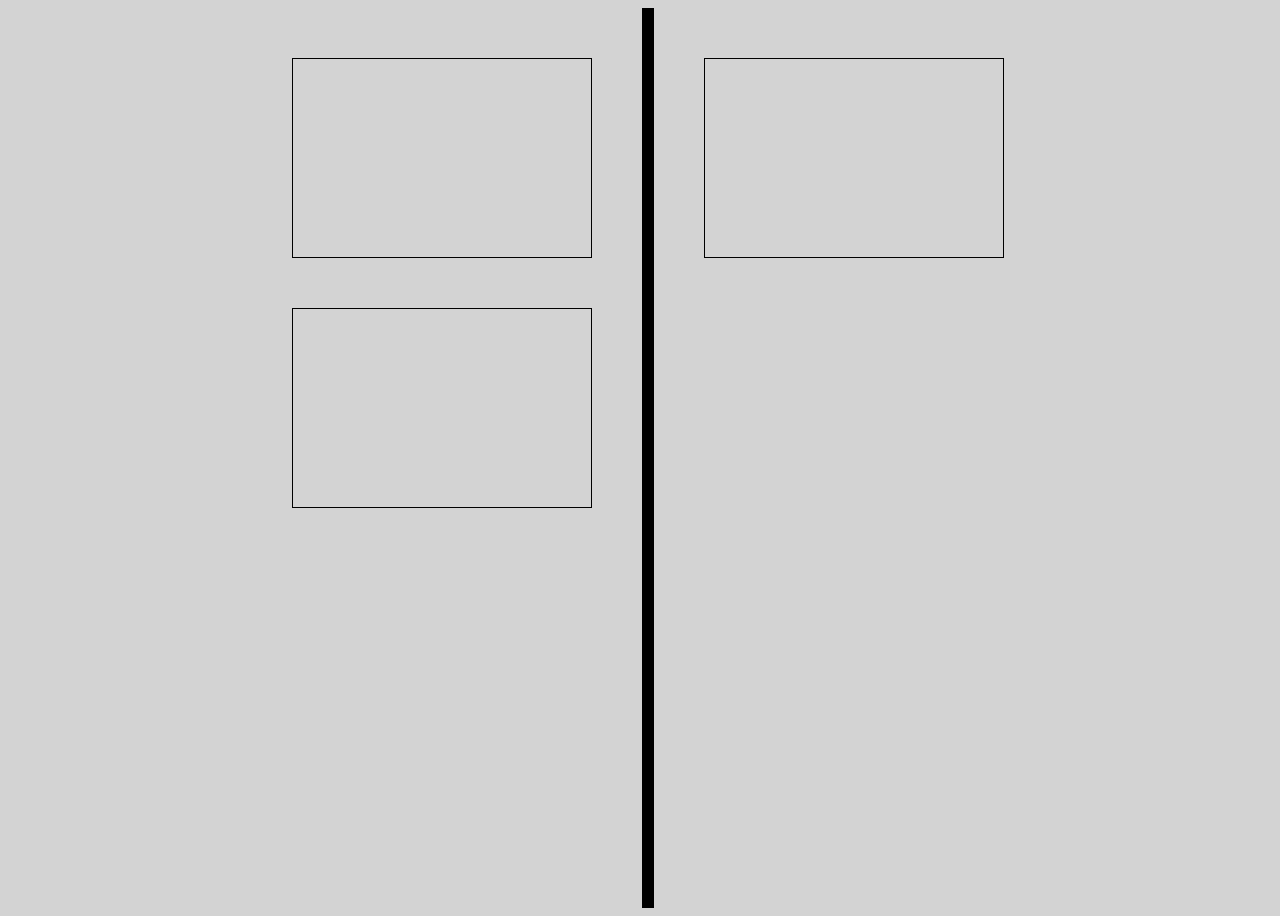
==== index.html @ 7bde3dc0 "three column layout created" ====
<!DOCTYPE html>
<html lang="en">
  <head>
    <meta charset="UTF-8" />
    <meta http-equiv="X-UA-Compatible" content="IE=edge" />
    <meta name="viewport" content="width=device-width, initial-scale=1.0" />
    <title>Vertical Timeline</title>
    <link rel="stylesheet" href="styles/normalize.css" />
    <link rel="stylesheet" href="styles/styles.css" />
  </head>
  <body>
    <main class="timeline">
      <div class="columns" id="column1">
        <section class="cards">
          <div id="card1"></div>
          <div id="card3"></div>
        </section>
      </div>
      <div class="columns" id="column2">
        <div class="line"></div>
      </div>
      <div class="columns" id="column3">
        <section class="cards">
          <div id="card2"></div>
        </section>
      </div>
    </main>
  </body>
</html>
---- styles/styles.css ----
html {
  box-sizing: border-box;
  background-color: lightgray;
}

*,
*::before,
*::after {
  box-sizing: inherit;
}

body {
  height: 100vh;
  width: 100vw;
}

.timeline {
  display: inline-block;
  width: 100%;
}

.cards div {
  position: relative;
  height: 200px;
  width: 300px;
  border: solid black 1px;
  margin: 50px;
}

/* .cards div:nth-child(even) {
  margin-left: auto;
} */

#card1 {
  margin-right: 0px;
}

.columns {
  float: left;
}

#column1 {
  width: 49.5%;
}

#column1 .cards {
  float: right;
}

#column2 {
  height: 100vh;
  width: 1%;
  background-color: black;
}

#column3 {
  width: 49.5%;
}
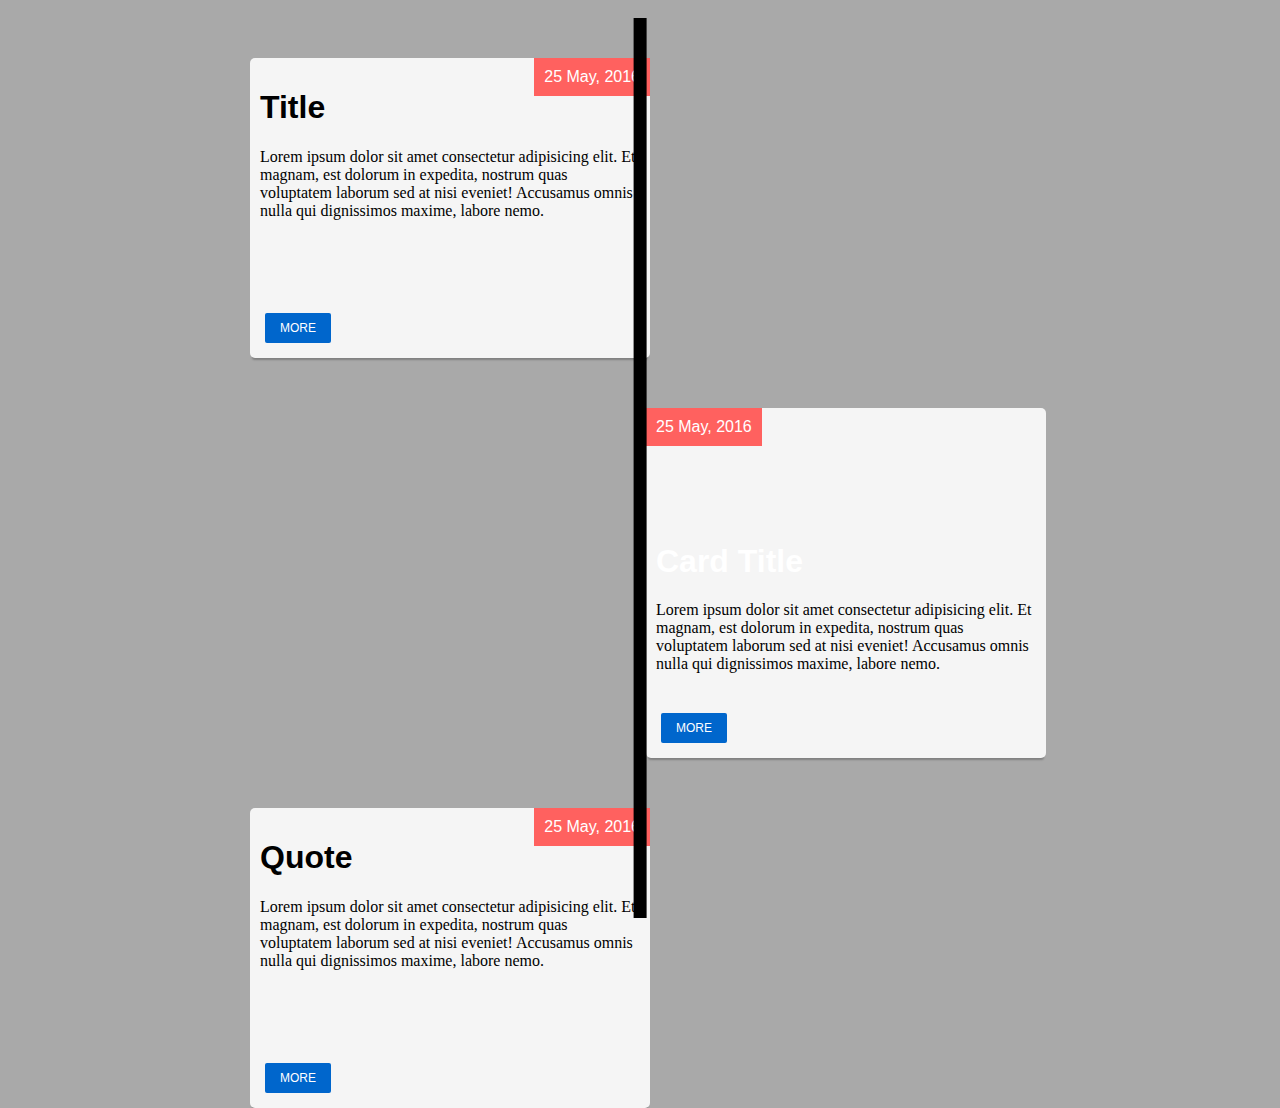
==== commit dd6a21e1: "minor changes" ====
--- a/index.html
+++ b/index.html
@@ -12,18 +12,56 @@
     <main class="timeline">
       <div class="columns" id="column1">
         <section class="cards">
-          <div id="card1"></div>
-          <div id="card3"></div>
+          <div id="card1">
+            <div class="date">25 May, 2016</div>
+            <aside>
+              <h1 class="title">Title</h1>
+              <p>
+                Lorem ipsum dolor sit amet consectetur adipisicing elit. Et
+                magnam, est dolorum in expedita, nostrum quas voluptatem laborum
+                sed at nisi eveniet! Accusamus omnis nulla qui dignissimos
+                maxime, labore nemo.
+              </p>
+            </aside>
+            <button type="button">MORE</button>
+          </div>
+          <div id="card2">
+            <img src="images/sad-box.jpeg" alt="Sad Box Man" />
+            <div class="date">25 May, 2016</div>
+            <aside>
+              <h1 class="title">Card Title</h1>
+              <p>
+                Lorem ipsum dolor sit amet consectetur adipisicing elit. Et
+                magnam, est dolorum in expedita, nostrum quas voluptatem laborum
+                sed at nisi eveniet! Accusamus omnis nulla qui dignissimos
+                maxime, labore nemo.
+              </p>
+            </aside>
+            <button type="button">MORE</button>
+          </div>
+          <div id="card3">
+            <div class="date">25 May, 2016</div>
+            <aside>
+              <h1 class="title">Quote</h1>
+              <p>
+                Lorem ipsum dolor sit amet consectetur adipisicing elit. Et
+                magnam, est dolorum in expedita, nostrum quas voluptatem laborum
+                sed at nisi eveniet! Accusamus omnis nulla qui dignissimos
+                maxime, labore nemo.
+              </p>
+            </aside>
+            <button type="button">MORE</button>
+          </div>
         </section>
       </div>
       <div class="columns" id="column2">
         <div class="line"></div>
       </div>
-      <div class="columns" id="column3">
+      <!-- <div class="columns" id="column3">
         <section class="cards">
-          <div id="card2"></div>
+          
         </section>
-      </div>
+      </div> -->
     </main>
   </body>
 </html>
--- a/styles/styles.css
+++ b/styles/styles.css
@@ -1,6 +1,6 @@
 html {
   box-sizing: border-box;
-  background-color: lightgray;
+  background-color: darkgray;
 }
 
 *,
@@ -10,29 +10,49 @@
 }
 
 body {
-  height: 100vh;
   width: 100vw;
 }
 
 .timeline {
   display: inline-block;
+  height: 100%;
   width: 100%;
 }
 
-.cards div {
+.cards > div {
+  z-index: -5;
   position: relative;
-  height: 200px;
-  width: 300px;
-  border: solid black 1px;
+  height: 300px;
+  max-height: 100%;
+  width: 400px;
+  max-width: 100%;
+  border-radius: 5px;
+  box-shadow: 0 4px 2px -2px gray;
   margin: 50px;
+  background-color: whitesmoke;
 }
 
-/* .cards div:nth-child(even) {
+.cards p {
+  text-align: center;
+}
+
+.cards div:nth-child(even) {
   margin-left: auto;
-} */
+}
 
-#card1 {
-  margin-right: 0px;
+.date {
+  position: absolute;
+  top: 0px;
+  right: 0px;
+  padding: 10px;
+  background-color: #ff615f;
+  color: white;
+  font-family: Arial;
+}
+
+.date:nth-child(even) {
+  top: 0px;
+  left: 0px;
 }
 
 .columns {
@@ -40,19 +60,90 @@
 }
 
 #column1 {
-  width: 49.5%;
+  position: relative;
+  left: 15%;
+  height: 100vh;
+  width: 70%;
 }
 
 #column1 .cards {
-  float: right;
+  position: relative;
 }
 
 #column2 {
+  position: absolute;
+  transform: translateX(-50%);
+  right: 50%;
+  left: 50%;
   height: 100vh;
+  margin: 10px 0px;
   width: 1%;
   background-color: black;
 }
 
-#column3 {
-  width: 49.5%;
+#card2 {
+  height: 350px;
 }
+
+#card2 img {
+  z-index: -1;
+  position: absolute;
+  left: 0px;
+  width: 100%;
+  height: 50%;
+  opacity: 0.8;
+}
+
+#card2 .title {
+  color: white;
+}
+
+#card2 .date {
+  width: fit-content;
+  position: absolute;
+  top: 0px;
+  right: 0px;
+  margin: 0px;
+}
+
+#card2 aside {
+  position: absolute;
+  text-align: left;
+  margin: auto;
+  bottom: 75px;
+}
+
+.title {
+  font-family: Arial, Helvetica, sans-serif;
+}
+
+aside {
+  width: 100%;
+  padding: 10px;
+  margin: auto;
+}
+
+p {
+  display: inline;
+}
+
+button {
+  position: absolute;
+  bottom: 15px;
+  left: 15px;
+  padding: 8px 15px;
+  border: none;
+  border-radius: 2px;
+  background-color: #0066cc;
+  color: white;
+  font-size: 12px;
+}
+
+button:hover {
+  border: solid black 2px;
+  background-color: aqua;
+  color: black;
+}
+
+@media (max-width: 768px) {
+}
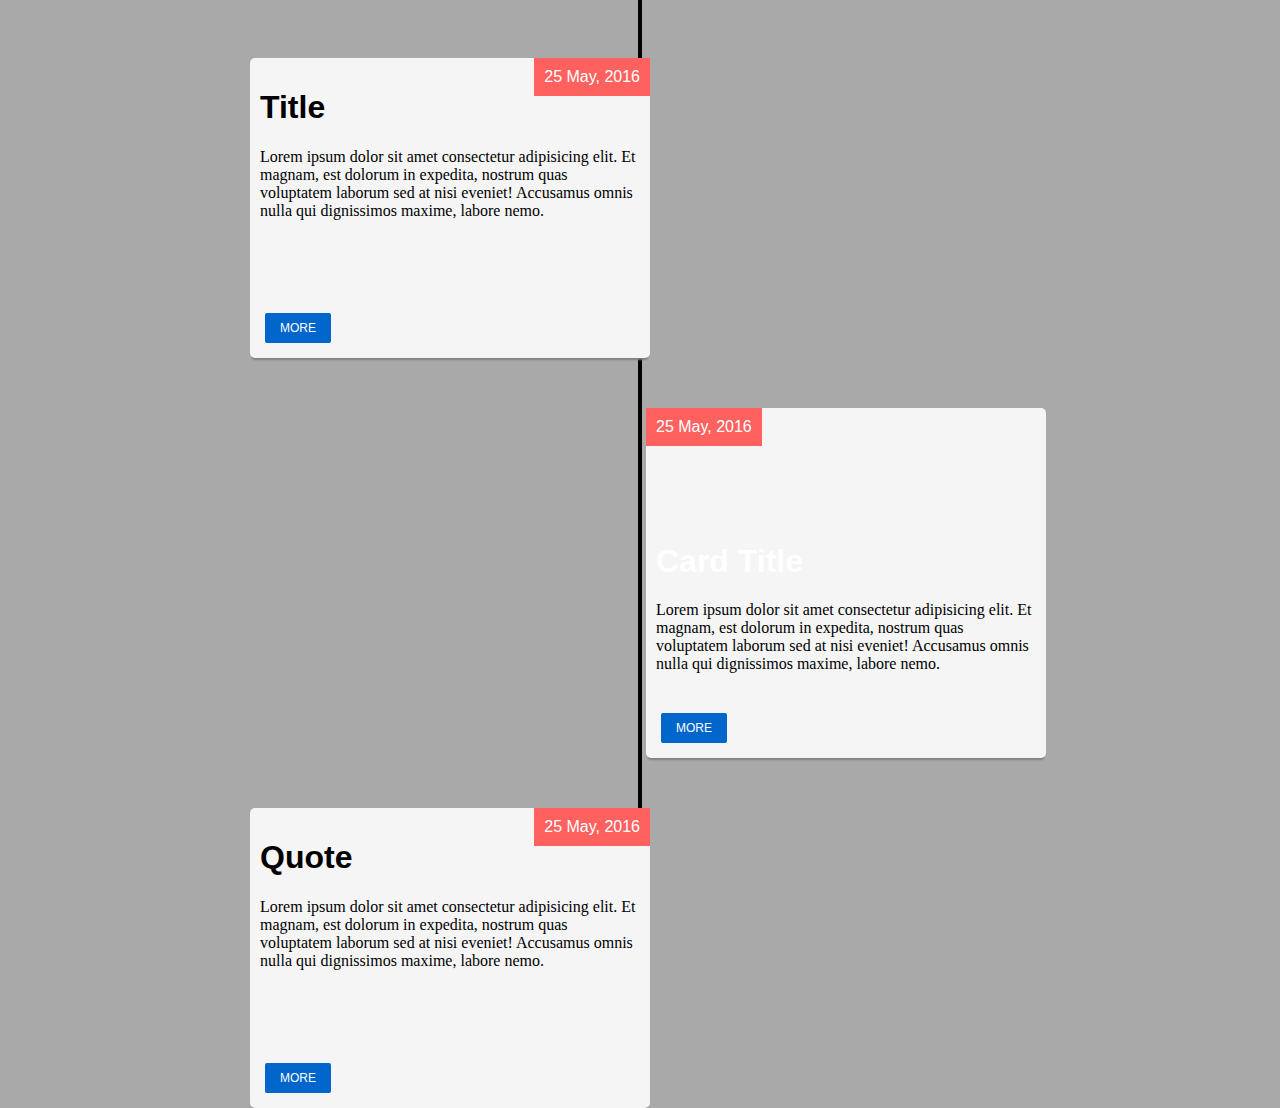
==== commit 409613a2: "buttons functioning" ====
--- a/index.html
+++ b/index.html
@@ -57,11 +57,6 @@
       <div class="columns" id="column2">
         <div class="line"></div>
       </div>
-      <!-- <div class="columns" id="column3">
-        <section class="cards">
-          
-        </section>
-      </div> -->
     </main>
   </body>
 </html>
--- a/styles/styles.css
+++ b/styles/styles.css
@@ -20,7 +20,6 @@
 }
 
 .cards > div {
-  z-index: -5;
   position: relative;
   height: 300px;
   max-height: 100%;
@@ -70,23 +69,23 @@
   position: relative;
 }
 
-#column2 {
+/* this is the middle dividing line */
+.timeline::before {
+  content: "";
   position: absolute;
   transform: translateX(-50%);
-  right: 50%;
+  top: 0;
+  bottom: 0;
   left: 50%;
-  height: 100vh;
-  margin: 10px 0px;
-  width: 1%;
-  background-color: black;
+  border: solid 2px black;
 }
+/* -------------------------------- */
 
 #card2 {
   height: 350px;
 }
 
 #card2 img {
-  z-index: -1;
   position: absolute;
   left: 0px;
   width: 100%;
@@ -140,8 +139,8 @@
 }
 
 button:hover {
-  border: solid black 2px;
-  background-color: aqua;
+  /* border: solid black 2px;
+  background-color: aqua; */
   color: black;
 }
 
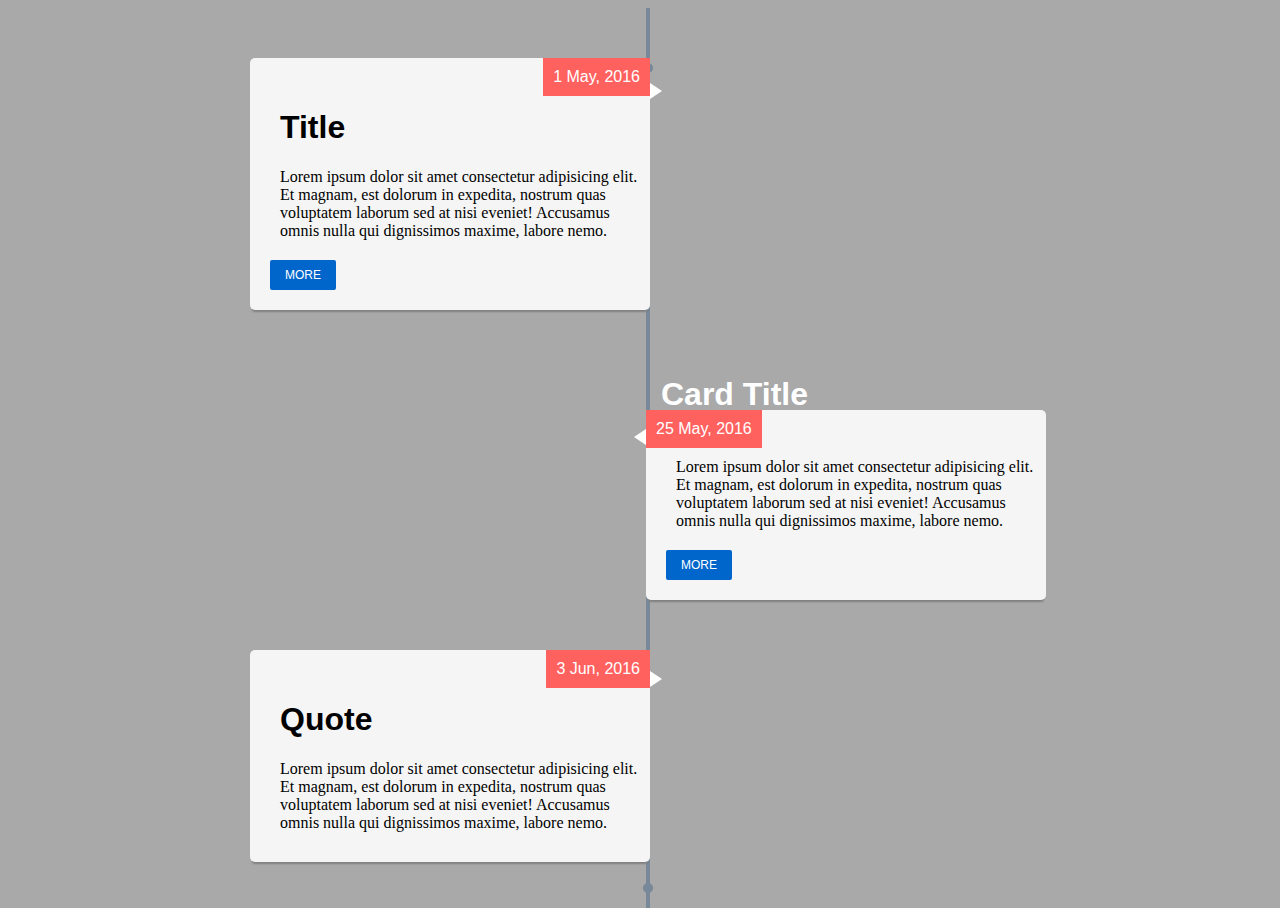
==== commit b4b35d67: "fixed pen icons" ====
--- a/index.html
+++ b/index.html
@@ -7,13 +7,20 @@
     <title>Vertical Timeline</title>
     <link rel="stylesheet" href="styles/normalize.css" />
     <link rel="stylesheet" href="styles/styles.css" />
+    <script
+      src="https://kit.fontawesome.com/cd912a2817.js"
+      crossorigin="anonymous"
+    ></script>
   </head>
   <body>
     <main class="timeline">
+      <i id="pen1" class="fa-solid fa-pen-nib"></i>
+      <i id="pen2" class="fa-solid fa-pen-nib"></i>
+      <i id="pen3" class="fa-solid fa-pen-nib"></i>
       <div class="columns" id="column1">
         <section class="cards">
-          <div id="card1">
-            <div class="date">25 May, 2016</div>
+          <article class="cardBox" id="card1">
+            <div class="date">1 May, 2016</div>
             <aside>
               <h1 class="title">Title</h1>
               <p>
@@ -24,12 +31,14 @@
               </p>
             </aside>
             <button type="button">MORE</button>
-          </div>
-          <div id="card2">
-            <img src="images/sad-box.jpeg" alt="Sad Box Man" />
-            <div class="date">25 May, 2016</div>
+          </article>
+          <article class="cardBox" id="card2">
+            <section class="top-half">
+              <img src="images/sad-box.jpeg" alt="Sad Box Man" />
+              <div class="date">25 May, 2016</div>
+              <h1 class="title">Card Title</h1>
+            </section>
             <aside>
-              <h1 class="title">Card Title</h1>
               <p>
                 Lorem ipsum dolor sit amet consectetur adipisicing elit. Et
                 magnam, est dolorum in expedita, nostrum quas voluptatem laborum
@@ -38,9 +47,9 @@
               </p>
             </aside>
             <button type="button">MORE</button>
-          </div>
-          <div id="card3">
-            <div class="date">25 May, 2016</div>
+          </article>
+          <article class="cardBox" id="card3">
+            <div class="date">3 Jun, 2016</div>
             <aside>
               <h1 class="title">Quote</h1>
               <p>
@@ -50,12 +59,8 @@
                 maxime, labore nemo.
               </p>
             </aside>
-            <button type="button">MORE</button>
-          </div>
+          </article>
         </section>
-      </div>
-      <div class="columns" id="column2">
-        <div class="line"></div>
       </div>
     </main>
   </body>
--- a/styles/styles.css
+++ b/styles/styles.css
@@ -1,6 +1,8 @@
 html {
   box-sizing: border-box;
   background-color: darkgray;
+  height: 100%;
+  width: 100%;
 }
 
 *,
@@ -10,18 +12,19 @@
 }
 
 body {
-  width: 100vw;
+  height: 100%;
+  width: 100%;
 }
 
 .timeline {
-  display: inline-block;
-  height: 100%;
-  width: 100%;
-}
-
-.cards > div {
-  position: relative;
-  height: 300px;
+  position: relative;
+  height: 100%;
+  width: 100%;
+}
+
+.cards > article {
+  position: relative;
+  height: 100%;
   max-height: 100%;
   width: 400px;
   max-width: 100%;
@@ -35,8 +38,12 @@
   text-align: center;
 }
 
-.cards div:nth-child(even) {
-  margin-left: auto;
+.cards article:nth-child(even) {
+  float: right;
+}
+
+.cards article:nth-child(odd) {
+  clear: both;
 }
 
 .date {
@@ -69,7 +76,7 @@
   position: relative;
 }
 
-/* this is the middle dividing line */
+/* this is the middle dividing line  */
 .timeline::before {
   content: "";
   position: absolute;
@@ -77,23 +84,53 @@
   top: 0;
   bottom: 0;
   left: 50%;
-  border: solid 2px black;
-}
-/* -------------------------------- */
+  border: solid 2px lightslategray;
+}
+/* --------------------------------  */
 
 #card2 {
-  height: 350px;
+  box-sizing: content-box;
 }
 
 #card2 img {
-  position: absolute;
   left: 0px;
   width: 100%;
   height: 50%;
   opacity: 0.8;
 }
 
-#card2 .title {
+.top-half {
+  position: relative;
+  box-sizing: content-box;
+  height: 100%;
+  width: 100%;
+}
+
+.cards > article:nth-child(odd)::after {
+  content: "";
+  border-left: solid 12px white;
+  border-bottom: solid 8px transparent;
+  border-top: solid 8px transparent;
+  position: absolute;
+  left: 100%;
+  top: 10%;
+}
+
+.cards > article:nth-child(even)::after {
+  content: "";
+  border-right: solid 12px white;
+  border-bottom: solid 8px transparent;
+  border-top: solid 8px transparent;
+  position: absolute;
+  right: 100%;
+  top: 10%;
+}
+
+.top-half .title {
+  position: absolute;
+  bottom: 0px;
+  left: 0px;
+  margin: 15px;
   color: white;
 }
 
@@ -106,10 +143,7 @@
 }
 
 #card2 aside {
-  position: absolute;
   text-align: left;
-  margin: auto;
-  bottom: 75px;
 }
 
 .title {
@@ -117,20 +151,26 @@
 }
 
 aside {
-  width: 100%;
-  padding: 10px;
-  margin: auto;
+  box-sizing: content-box;
+  width: 90%;
+  height: 100%;
+  padding: 30px;
 }
 
 p {
   display: inline;
 }
 
+/* #card3 p::before {
+  border: 5px blue solid;
+} */
+
 button {
-  position: absolute;
+  position: inherit;
   bottom: 15px;
   left: 15px;
   padding: 8px 15px;
+  margin: 5px;
   border: none;
   border-radius: 2px;
   background-color: #0066cc;
@@ -139,10 +179,52 @@
 }
 
 button:hover {
-  /* border: solid black 2px;
-  background-color: aqua; */
+  background-color: lightblue;
   color: black;
 }
 
+i {
+  font-size: 15px;
+  padding: 5px;
+  color: white;
+  background-color: lightslategray;
+  border-radius: 25px;
+  transform: translateX(-50%);
+}
+
+#pen1 {
+  position: absolute;
+  left: 50%;
+  top: 55px;
+}
+
+#pen2 {
+  position: absolute;
+  left: 50%;
+  top: 425px;
+}
+
+#pen3 {
+  position: absolute;
+  left: 50%;
+  top: 875px;
+}
+
 @media (max-width: 768px) {
-}
+  .cardBox {
+    width: 80%;
+    right: 10%;
+  }
+
+  .cards article:nth-child(even) {
+    float: unset;
+  }
+
+  .timeline::before {
+    left: 20px;
+  }
+
+  i {
+    left: 10%;
+  }
+}
